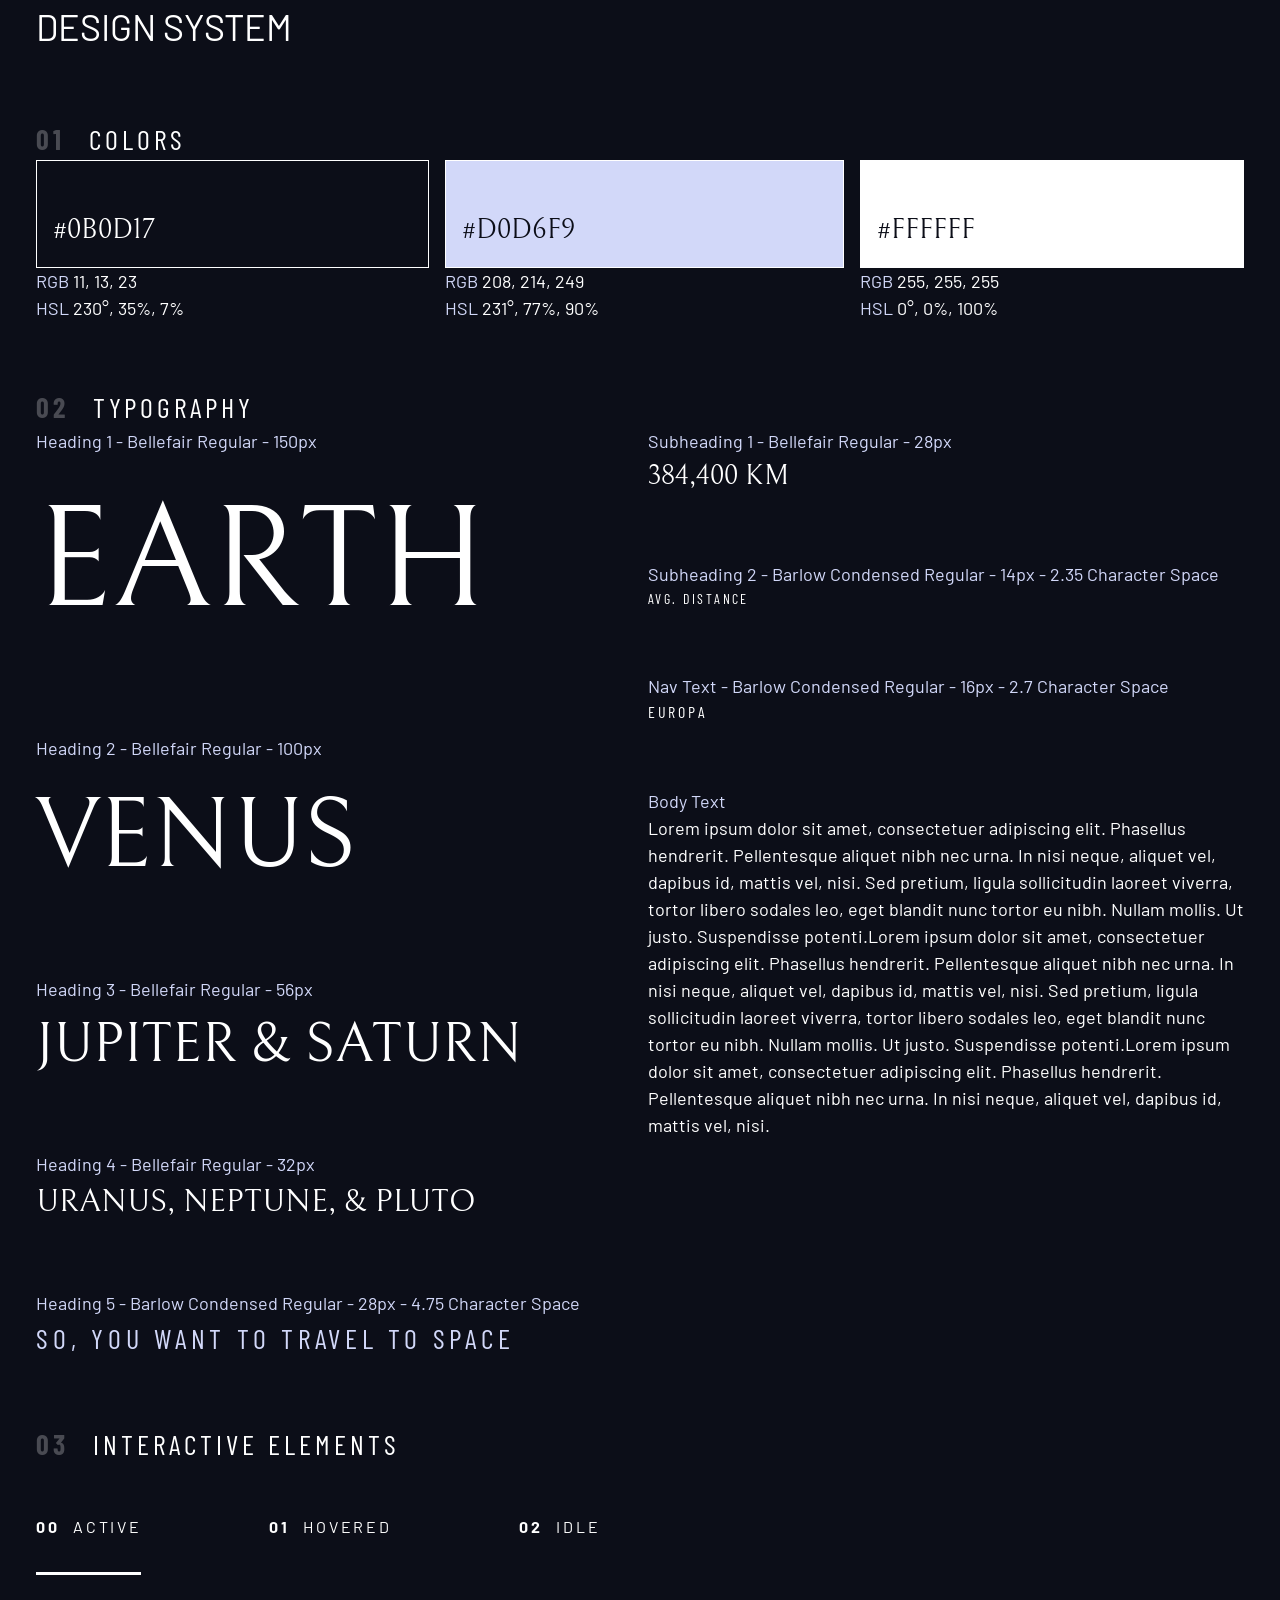
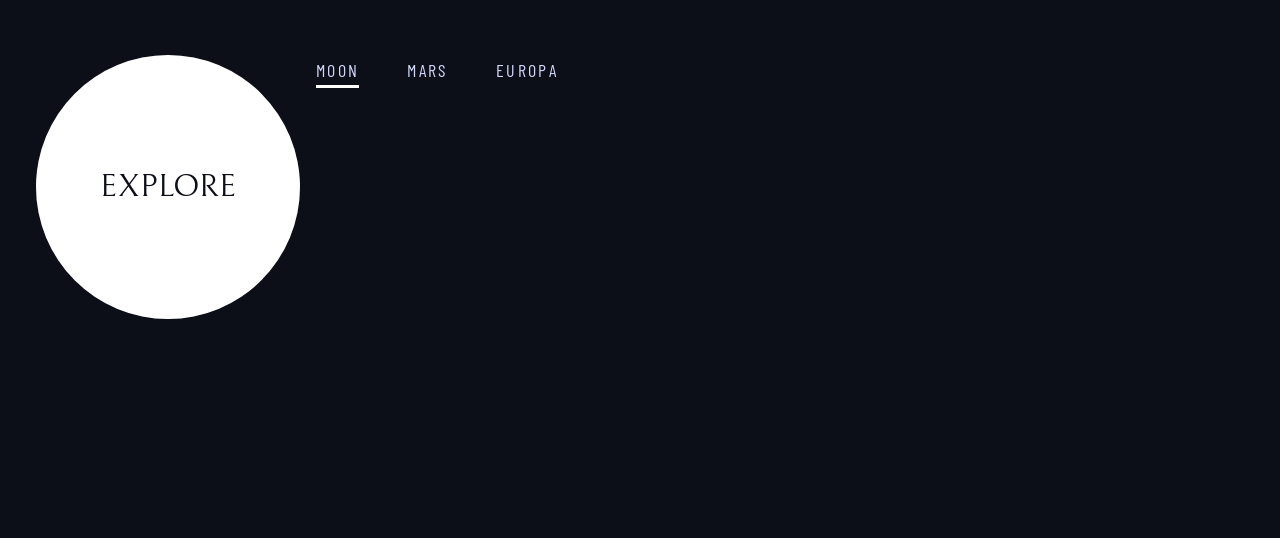
==== starter-code/design-system.html @ 902cb6f9 "almost done with design system" ====
<html>

<head>
    <title>Design system</title>

    <!-- Google fonts -->
    <link rel="preconnect" href="https://fonts.googleapis.com">
    <link rel="preconnect" href="https://fonts.gstatic.com" crossorigin>
    <link
        href="https://fonts.googleapis.com/css2?family=Barlow+Condensed:wght@400;700&family=Bellefair&family=Barlow:wght@400;700&display=swap"
        rel="stylesheet">

    <link rel="stylesheet" href="index.css">

    <style>

    </style>
</head>

<body>

    <div class="container">
        <h1 class="uppercase">Design system</h1>

        <section id="colors" style="margin: 4rem 0">
            <h2 class="numbered-title"><span>01</span> colors</h2>
            <div class="flex">
                <div style="flex-grow: 1;">
                    <div class="bg-dark text-white ff-serif fs-500"
                        style="padding: 3rem 1rem 1rem; border: 1px solid white">#0B0D17</div>
                    <p><span class="text-light">RGB</span> 11, 13, 23</p>
                    <p><span class="text-light">HSL</span> 230°, 35%, 7%</p>
                </div>
                <div style="flex-grow: 1;">
                    <div class="bg-light text-dark ff-serif fs-500"
                        style="padding: 3rem 1rem 1rem; border: 1px solid white">#D0D6F9</div>
                    <p><span class="text-light">RGB</span> 208, 214, 249</p>
                    <p><span class="text-light">HSL</span> 231°, 77%, 90%</p>
                </div>
                <div style="flex-grow: 1;">
                    <div class="bg-white text-dark ff-serif fs-500"
                        style="padding: 3rem 1rem 1rem; border: 1px solid white;">#FFFFFF</div>
                    <p><span class="text-light">RGB</span> 255, 255, 255</p>
                    <p><span class="text-light">HSL</span> 0°, 0%, 100%</p>
                </div>
            </div>
        </section>

        <section id="typography" style="margin: 4rem 0">
            <h2 class="numbered-title"><span>02 </span>Typography</h2>
            <div class="flex">
                <!-- flow select all the adjacent divs that have a sibling above it. Therefore it targets all div elements except for the first div element -->
                <div class="flow" style="flex-basis: 100%; --flow-space: 4rem;">
                    <div>
                        <p class="text-light">Heading 1 - Bellefair Regular - 150px</p>
                        <p class="fs-900 ff-serif uppercase">Earth</p>
                    </div>
                    <div>
                        <p class="text-light">Heading 2 - Bellefair Regular - 100px</p>
                        <p class="fs-800 ff-serif uppercase">Venus</p>
                    </div>
                    <div>
                        <p class="text-light">Heading 3 - Bellefair Regular - 56px</p>
                        <p class="fs-700 ff-serif uppercase">Jupiter & Saturn</p>
                    </div>
                    <div>
                        <p class="text-light">Heading 4 - Bellefair Regular - 32px</p>
                        <p class="fs-600 ff-serif uppercase">Uranus, Neptune, & Pluto</p>
                    </div>
                    <div>
                        <p class="text-light">Heading 5 - Barlow Condensed Regular - 28px - 4.75 Character Space</p>
                        <p class="text-light fs-500 ff-sans-cond uppercase letter-spacing-1">So, you want to travel to
                            space</p>
                    </div>

                </div>

                <div class="flow" style="flex-basis: 100%; 
                    --flow-space: 4rem;">
                    <div>
                        <p class="text-light">Subheading 1 - Bellefair Regular - 28px</p>
                        <p class="fs-500 ff-serif uppercase">384,400 km</p>
                    </div>
                    <div>
                        <p class="text-light">Subheading 2 - Barlow Condensed Regular - 14px - 2.35 Character Space</p>
                        <p class="fs-200 uppercase ff-sans-cond letter-spacing-3">Avg. Distance</p>
                    </div>
                    <div>
                        <p class="text-light">Nav Text - Barlow Condensed Regular - 16px - 2.7 Character Space</p>
                        <p class="fs-300 uppercase ff-sans-cond letter-spacing-2">Europa</p>
                    </div>
                    <div>
                        <p class="text-light">Body Text</p>
                        <p>Lorem ipsum dolor sit amet, consectetuer adipiscing elit. Phasellus hendrerit. Pellentesque
                            aliquet nibh nec urna. In nisi neque, aliquet vel, dapibus id, mattis vel, nisi. Sed
                            pretium, ligula sollicitudin laoreet viverra, tortor libero sodales leo, eget blandit nunc
                            tortor eu nibh. Nullam mollis. Ut justo. Suspendisse potenti.Lorem ipsum dolor sit amet,
                            consectetuer adipiscing elit. Phasellus hendrerit. Pellentesque aliquet nibh nec urna. In
                            nisi neque, aliquet vel, dapibus id, mattis vel, nisi. Sed pretium, ligula sollicitudin
                            laoreet viverra, tortor libero sodales leo, eget blandit nunc tortor eu nibh. Nullam mollis.
                            Ut justo. Suspendisse potenti.Lorem ipsum dolor sit amet, consectetuer adipiscing elit.
                            Phasellus hendrerit. Pellentesque aliquet nibh nec urna. In nisi neque, aliquet vel, dapibus
                            id, mattis vel, nisi. </p>
                    </div>
                </div>
            </div>
        </section>

        <section class="flow" id="interactive-elements">
            <h2 class="numbered-title"><span>03</span> Interactive elements</h2>

            <!-- navigation -->
            <div>
                <nav>
                    <ul class="primary-navigation flex underline-indicators">
                        <li class="active"><a class="text-white uppercase fs-300 letter-spacing-2"
                                href="#"><span>00</span> Active</a>
                        <li><a class="text-white uppercase fs-300 letter-spacing-2" href="#"><span>01</span> Hovered</a>
                        <li><a class="text-white uppercase fs-300 letter-spacing-2" href="#"><span>02</span> Idle</a>
                    </ul>
                </nav>
            </div>

            <div class="flex" style="margin-top: 5rem;">
                <div>
                    <!-- explore button -->
                    <a href="#" class="large-button uppercase ff-serif text-dark bg-white fs-600">Explore</a>
                </div>

                <div style="margin-bottom: 50vh;">
                    <!-- Tabs -->
                     <div class="flex tab-button underline-indicators">
                         <button class="active uppercase ff-sans-cond text-light letter-spacing-3 bg-dark">Moon</button>
                         <button class="uppercase ff-sans-cond text-light letter-spacing-3 bg-dark">Mars</button>
                         <button class="uppercase ff-sans-cond text-light letter-spacing-3 bg-dark">Europa</button>
                     </div>

                    <!-- Dots -->


                    <!-- Numbers -->
                </div>
            </div>

        </section>

    </div>

    <script src="index.pack.js"></script>
</body>

</html>
---- starter-code/index.css ----
/* ----------------------------------------------------- */
/* Customs colors */
/* ----------------------------------------------------- */

:root{
    --col-blue-900: 230 35% 7%;
    --col-white: 0 0% 100%;
    --col-blue-300: 231 77% 90%;
    /* starting with a base font weight of 400 - 16px, based on typography, we add more sizes */
    /* use rem font sizes to respect accessibility standardss */
    --fs-900: 9rem;
    --fs-800: 6.25rem;
    --fs-700: 3.5rem;
    --fs-600: 2rem;
    --fs-500: 1.75rem;
    --fs-400: 1.125rem; /* so this is 18px */
    --fs-300: 1rem;
    --fs-200: 0.875rem;

    /* font-families */
    /* copied from kevin powell */
    --ff-serif: "Bellefair", serif;
    --ff-sans-cond: "Barlow Condensed", sans-serif;
    --ff-sans-normal: "Barlow", sans-serif;

    --underline-width: 0.2rem solid;


}

/* ----------------------------------------------------- */
/* Reset */
/* ----------------------------------------------------- */

/* added some css resets from this blog - 
https://piccalil.li/blog/a-more-modern-css-reset/
*/

/* reset border, all pseudo elements */
*,
*::before,
*::after {
  box-sizing: border-box;
}

/* Reset margins for other elements */
body,
h1,
h2,
h3,
h4,
h5,
h6,
p,
figure,
picture {
  margin: 0;
  padding: 0;
}

h1,
h2,
h3,
h4,
h5,
h6, p{
    /* no bold is used in figma template so let's stick to default of 400 */
    font-weight: 400;
}

/* override default line height of 1.4 */
body {
  line-height: 1.5;
  min-height: 100vh; /* remove any issues with short pages */
  font-family: var(--ff-sans-normal); 
  font-size: var(--fs-400);
  color: hsl(var(--col-white));
  background-color: hsl(var(--col-blue-900));
}

/* Make images easier to work with */
img,
picture {
  max-width: 100%; /* follow size of parent container */
  display: block;
}

/* Inherit fonts for inputs and buttons */
input,
button,
textarea,
select {
  font-family: inherit;
  font-size: inherit;
}

/* for those who do not want animations due to accessibility issues */

/* from kevin powell */

@media (prefers-reduced-motion: reduce) {
  *,
  *::before,
  *::after {
    animation-duration: 0.01ms !important;
    animation-iteration-count: 1 !important;
    transition-duration: 0.01ms !important;
    scroll-behavior: auto !important;
  }
}

/* ----------------------------------------------------- */
/* Utility Classes */
/* ----------------------------------------------------- */

.flex {
  display: flex;
  gap: var(--gap, 1rem); /* default of 1 rem s*/
}

.grid {
  display: grid;
  gap: var(--gap, 1rem);
}

/* or *:not(:first-child) => anything that is not the first child */
/* supposedly makes it easier to add paddings all sibling containers except for the first one, allowing for consistent padding */
/* to deal with specificity issues => *:where(not(:first-child))  */
.flow > * + * {
    margin-top: var(--flow-space, 1rem);
    /* outline: 1px solid red; */
}

/* from what I read, containers or wrappers are utility classes used to center any and all content inside of a div */

.container {
    /* adds padding to the left and right, 0 for top and bottom */
    padding-inline: 2em; 
    margin-inline: auto;
    max-width: 80rem;
}

/* used for assitive technologies */
/* leaves it in the dom, for the screen reader */
.sr-only{
  position: absolute;
  width: 1px;
  height: 1px;
  padding: 0;
  margin: -1px;
  overflow: hidden;
  clip: rect(0, 0, 0, 0);
  white-space: nowrap; /* added line */
  border: 0;
}

/* colors */
/* utility classes for colors */

.bg-dark{background-color: hsl(var(--col-blue-900));}

.bg-light{background-color: hsl(var(--col-blue-300));}

.bg-white{background-color: hsl(var(--col-white));}

.text-dark{color: hsl(var(--col-blue-900));}

.text-light{color: hsl(var(--col-blue-300));}

.text-white{color: hsl(var(--col-white));}

/* typography */ 

.ff-serif{
    font-family: var(--ff-serif);
}

.ff-sans-cond{
    font-family: var(--ff-sans-cond);
}

.ff-sans-normal{
    font-family: var(--ff-sans-normal);
}

.letter-spacing-1 { letter-spacing: 4.75px; } 
.letter-spacing-2 { letter-spacing: 2.7px; } 
.letter-spacing-3 { letter-spacing: 2.35px; } 

.uppercase{text-transform: uppercase;}

.fs-900{font-size: var(--fs-900);}
.fs-800{font-size: var(--fs-800);}
.fs-700{font-size: var(--fs-700);}
.fs-600{font-size: var(--fs-600);}
.fs-500{font-size: var(--fs-500);}
.fs-400{font-size: var(--fs-400);}
.fs-300{font-size: var(--fs-300);}
.fs-200{font-size: var(--fs-200);}

/* utility class for numbered titles */

.numbered-title{
    text-transform: uppercase;
    font-family: var(--ff-sans-cond);
    letter-spacing: 4px;
    font-size: var(--fs-500);
}

.numbered-title span {
    color:hsl(var(--col-white)/0.25);
    /* em better as it scales relative to the parent container */
    margin-right: 0.5em;
    /* same as font weight 700 */
    font-weight: bold;
}

/* ----------------------------------------------------- */
/* Components */
/* ----------------------------------------------------- */

.large-button{
  position: relative;
  text-decoration: none;
  padding: 0 2em;
  display: grid;
  /* modern css to get a square */
  aspect-ratio: 1;
  /* center an item in the center */
  place-items: center;
  border-radius: 50%;
  z-index: 1;
}

/* Hover effect */
/* .large-button:hover {
  color: hsl(var(--col-blue-900) / 0.5);
  Increase the shadow and add a slight lift effect
  box-shadow: 0px 10px 20px rgba(0, 0, 0, 0.4);
  transform: translateY(-5px);
} */
 
.large-button::after{
  content: " ";
  position: absolute;
  background: hsl(var(--col-white)/0.15);
  width: 100%;
  height: 100%;
  border-radius: 50%;
  z-index: -1;
  transition: transform 500ms ease-in-out;
} 

/* the focus is to show the effect when the user tabs on to it */
.large-button:hover::after, .large-button:focus::after{
  transform: scale(1.5);
} 


/* styling navigation bar */

.primary-navigation{
  list-style: none;
  --gap: 8rem;
  margin: 0;
  padding: 0;
  --underline-gap: 2rem;
}

.primary-navigation a {
  text-decoration: none;
}

.primary-navigation  a > span {
  font-weight: bold;
  margin-right: 0.5em;
}

/* select all direct descendants of this class */
.underline-indicators > *{
  /* applies padding top and bottom */
  padding: var(--underline-gap, 1rem) 0; 
  border: 0;
  cursor: pointer;
  border-bottom: var(--underline-width) hsl(var(--col-white) / 0);
}

.underline-indicators > *:hover,
.underline-indicators > *:focus {
  /* applies padding top and bottom */
  border-bottom: var(--underline-width) hsl(var(--col-white) / 0.5);
}

.underline-indicators > .active {
  /* applies padding top and bottom */
  border-bottom: var(--underline-width) hsl(var(--col-white) / 1);
}

.tab-button{
  --gap: 3rem;
  --underline-gap: 0.25rem;
}
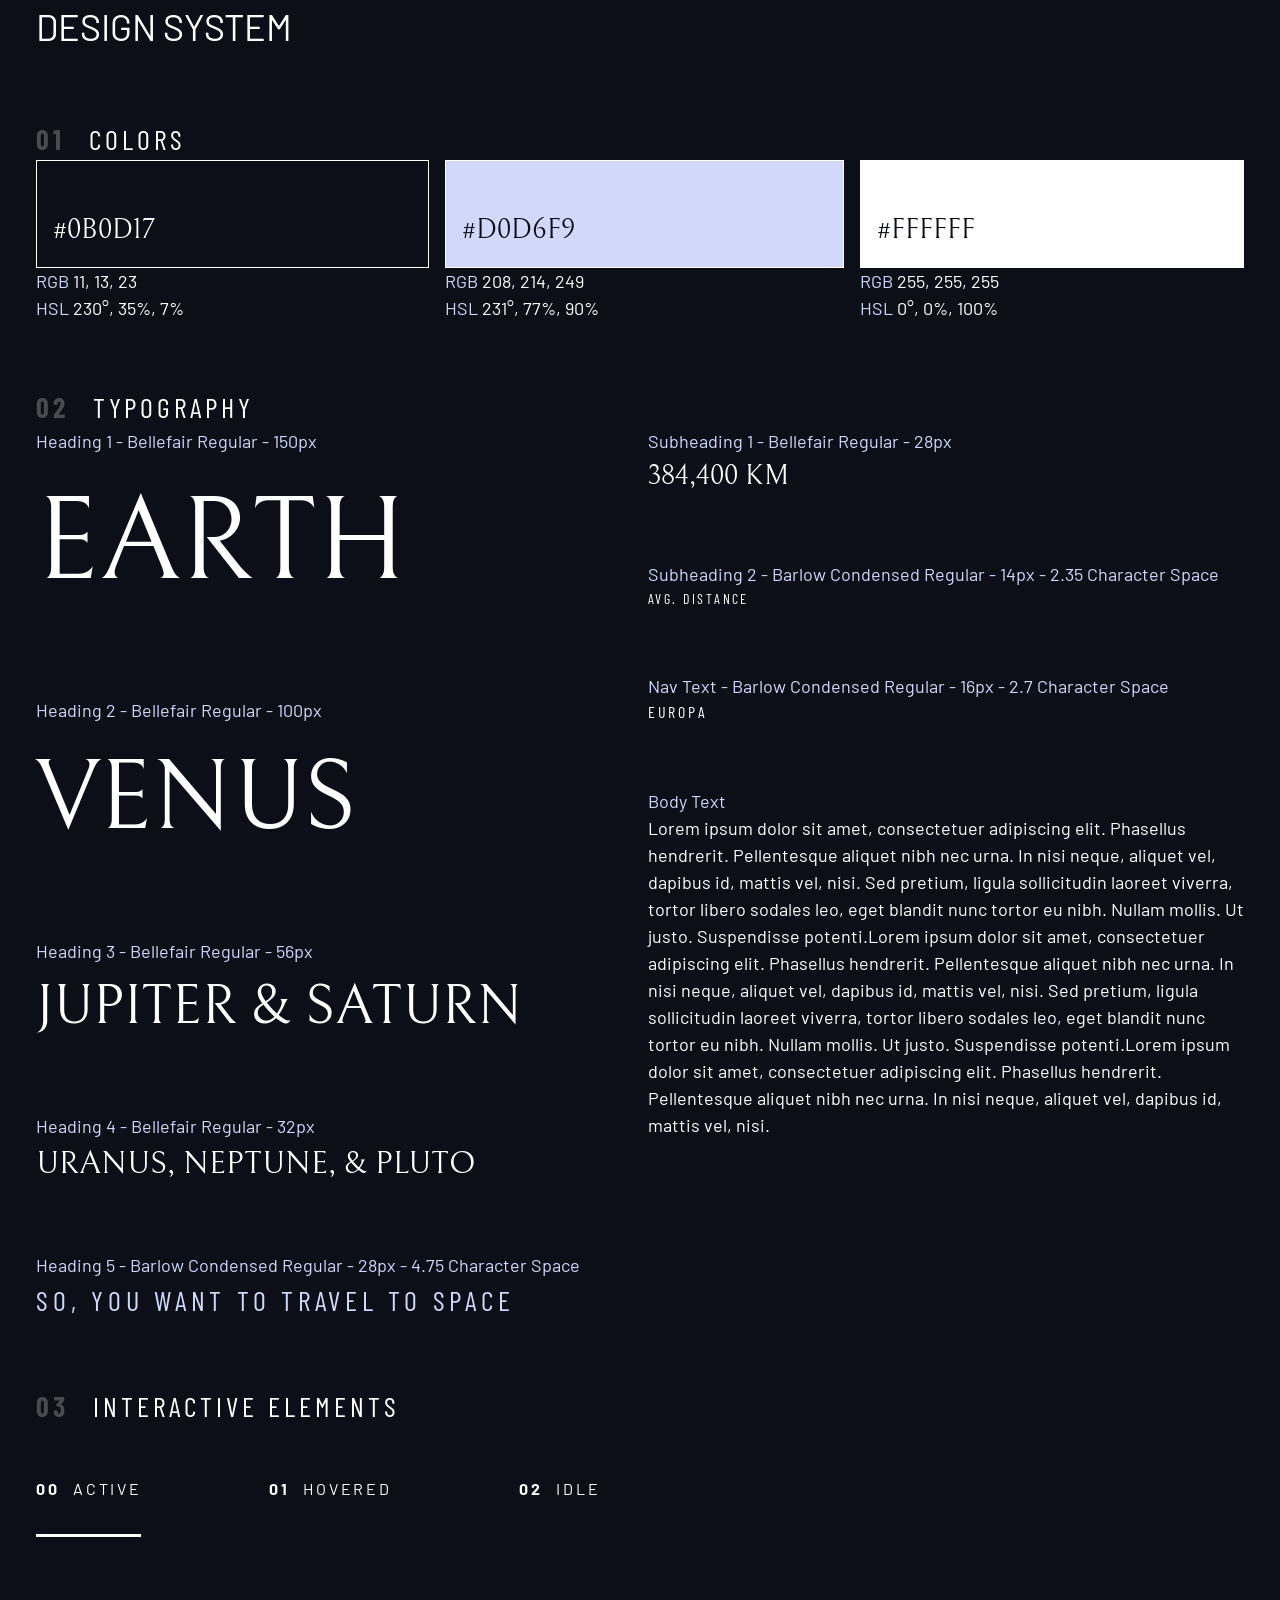
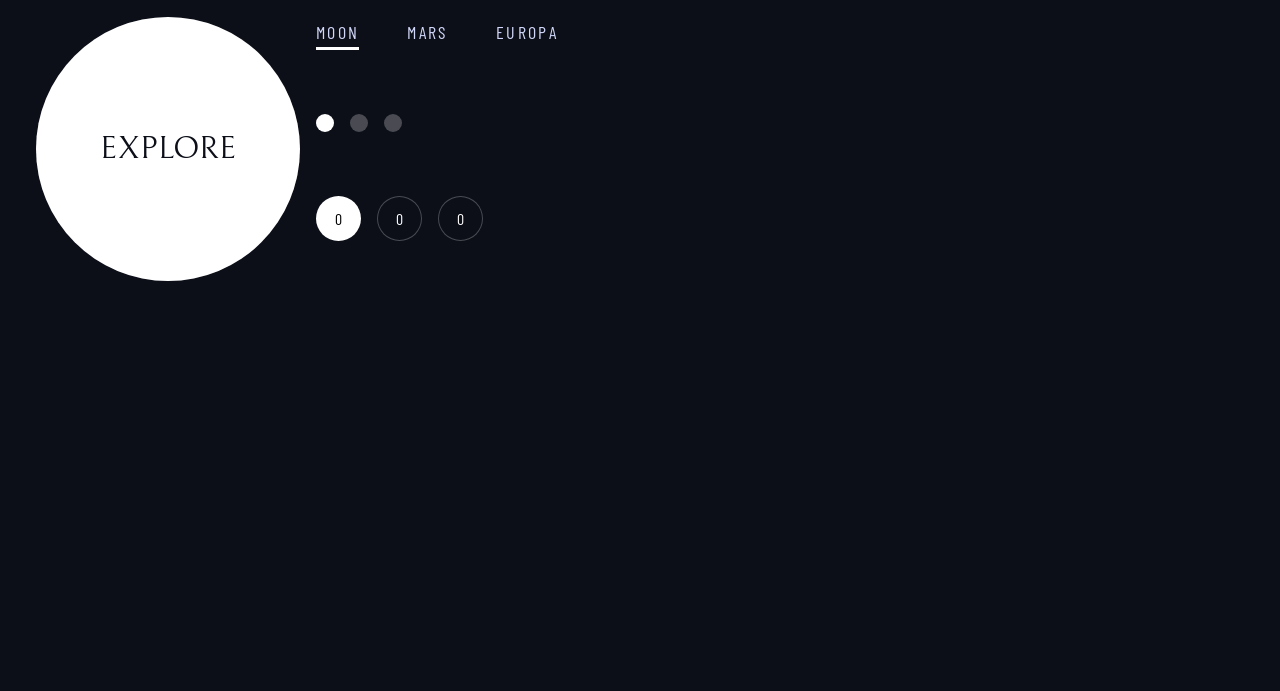
==== commit 46c2a9eb: "homepage stuff" ====
--- a/starter-code/design-system.html
+++ b/starter-code/design-system.html
@@ -127,18 +127,30 @@
                     <a href="#" class="large-button uppercase ff-serif text-dark bg-white fs-600">Explore</a>
                 </div>
 
-                <div style="margin-bottom: 50vh;">
+                <div class="flow" style="margin-bottom: 50vh; --flow-space:4rem">
                     <!-- Tabs -->
-                     <div class="flex tab-button underline-indicators">
-                         <button class="active uppercase ff-sans-cond text-light letter-spacing-3 bg-dark">Moon</button>
-                         <button class="uppercase ff-sans-cond text-light letter-spacing-3 bg-dark">Mars</button>
-                         <button class="uppercase ff-sans-cond text-light letter-spacing-3 bg-dark">Europa</button>
-                     </div>
+                    <div class="flex tab-button underline-indicators">
+                        <button aria-selected="true"
+                            class="uppercase ff-sans-cond text-light letter-spacing-3 bg-dark">Moon</button>
+                        <button aria-selected="false"
+                            class="uppercase ff-sans-cond text-light letter-spacing-3 bg-dark">Mars</button>
+                        <button aria-selected="false"
+                            class="uppercase ff-sans-cond text-light letter-spacing-3 bg-dark">Europa</button>
+                    </div>
 
                     <!-- Dots -->
-
+                    <div class="dot-indicators flex">
+                        <button aria-selected="true"><span class="sr-only">Slide Title</span></button>
+                        <button aria-selected="false"><span class="sr-only">Slide Title</span></button>
+                        <button aria-selected="false"><span class="sr-only">Slide Title</span></button>
+                    </div>
 
                     <!-- Numbers -->
+                    <div class="numbered-indicators flex ff-sans-cond fs-300">
+                        <button aria-selected="true">0</button>
+                        <button aria-selected="false">0</button>
+                        <button aria-selected="false">0</button>
+                    </div>
                 </div>
             </div>
 
--- a/starter-code/index.css
+++ b/starter-code/index.css
@@ -2,30 +2,61 @@
 /* Customs colors */
 /* ----------------------------------------------------- */
 
-:root{
-    --col-blue-900: 230 35% 7%;
-    --col-white: 0 0% 100%;
-    --col-blue-300: 231 77% 90%;
-    /* starting with a base font weight of 400 - 16px, based on typography, we add more sizes */
-    /* use rem font sizes to respect accessibility standardss */
-    --fs-900: 9rem;
+:root {
+  --col-blue-900: 230 35% 7%;
+  --col-white: 0 0% 100%;
+  --col-blue-300: 231 77% 90%;
+  /* starting with a base font weight of 400 - 16px, based on typography, we add more sizes */
+  /* use rem font sizes to respect accessibility standardss */
+  /* 144px */
+  /* --fs-900: 9rem;
+  --fs-800: 6.25rem;
+  --fs-700: 3.5rem; */
+  /* --fs-600: 2rem; */
+  /* // 28px */
+  /* --fs-500: 1.75rem; */
+  /* --fs-400: 1.125rem; so this is 18px */
+  /* --fs-300: 1rem;
+  --fs-200: 0.875rem; */
+
+  /* font-sizes */
+  /* clamp lets you set min, middle and max size */
+  --fs-900: clamp(5rem, 8vw + 1rem, 9.375rem);
+  --fs-800: 3.5rem;
+  --fs-700: 1.5rem;
+  --fs-600: 1rem;
+  --fs-500: 1.75rem;
+  --fs-400: 0.9375rem;
+  --fs-300: 1rem;
+  --fs-200: 0.875rem;
+
+  /* font-families */
+  /* copied from kevin powell */
+  --ff-serif: "Bellefair", serif;
+  --ff-sans-cond: "Barlow Condensed", sans-serif;
+  --ff-sans-normal: "Barlow", sans-serif;
+
+  --underline-width: 0.2rem solid;
+}
+
+/* tablet screen size */
+@media (min-width: 35rem) {
+  :root {
+    --fs-800: 5rem;
+    --fs-700: 2.5rem;
+    --fs-600: 1.5rem;
+    --fs-400: 1rem;
+  }
+}
+
+@media (min-width: 45rem) {
+  :root {
+    /* font-sizes */
     --fs-800: 6.25rem;
     --fs-700: 3.5rem;
     --fs-600: 2rem;
-    --fs-500: 1.75rem;
-    --fs-400: 1.125rem; /* so this is 18px */
-    --fs-300: 1rem;
-    --fs-200: 0.875rem;
-
-    /* font-families */
-    /* copied from kevin powell */
-    --ff-serif: "Bellefair", serif;
-    --ff-sans-cond: "Barlow Condensed", sans-serif;
-    --ff-sans-normal: "Barlow", sans-serif;
-
-    --underline-width: 0.2rem solid;
-
-
+    --fs-400: 1.125rem;
+  }
 }
 
 /* ----------------------------------------------------- */
@@ -63,19 +94,22 @@
 h3,
 h4,
 h5,
-h6, p{
-    /* no bold is used in figma template so let's stick to default of 400 */
-    font-weight: 400;
+h6,
+p {
+  /* no bold is used in figma template so let's stick to default of 400 */
+  font-weight: 400;
 }
 
 /* override default line height of 1.4 */
 body {
   line-height: 1.5;
   min-height: 100vh; /* remove any issues with short pages */
-  font-family: var(--ff-sans-normal); 
+  font-family: var(--ff-sans-normal);
   font-size: var(--fs-400);
   color: hsl(var(--col-white));
   background-color: hsl(var(--col-blue-900));
+  display: grid;
+  grid-template-rows: min-content 1fr;
 }
 
 /* Make images easier to work with */
@@ -111,7 +145,12 @@
 
 /* ----------------------------------------------------- */
 /* Utility Classes */
-/* ----------------------------------------------------- */
+/* One property and one property only - make it a utility class */
+/* ----------------------------------------------------- */
+
+.d-block{
+  display: block;
+}
 
 .flex {
   display: flex;
@@ -127,22 +166,65 @@
 /* supposedly makes it easier to add paddings all sibling containers except for the first one, allowing for consistent padding */
 /* to deal with specificity issues => *:where(not(:first-child))  */
 .flow > * + * {
-    margin-top: var(--flow-space, 1rem);
-    /* outline: 1px solid red; */
+  margin-top: var(--flow-space, 1rem);
+  /* outline: 1px solid red; */
 }
 
 /* from what I read, containers or wrappers are utility classes used to center any and all content inside of a div */
-
 .container {
-    /* adds padding to the left and right, 0 for top and bottom */
-    padding-inline: 2em; 
-    margin-inline: auto;
-    max-width: 80rem;
-}
+  /* adds padding to the left and right, 0 for top and bottom */
+  padding-inline: 2em;
+  margin-inline: auto;
+  max-width: 80rem;
+}
+
+.grid-container {
+  border: 5px solid green;
+  display: grid;
+  /* Use this if you struggle with issues */
+  /* grid-template-columns: minmax(2rem, 1fr) repeat(2, minmax(0, 30rem)) minmax(
+      2rem,
+      1fr
+    );
+  column-gap: var(--container-gap, 2rem); */
+  /* grid-template-columns: minmax(0px, 60rem) minmax(0px, 20rem); */
+}
+
+/* greater than tablet size */
+@media (min-width: 45rem) {
+  .grid-container {
+    column-gap: var(--container-gap, 2rem);
+    grid-template-columns: minmax(2rem, 1fr) repeat(2, minmax(0, 30rem)) minmax(
+        2rem,
+        1fr
+      );
+  }
+
+  .grid-container > *:first-child {
+    grid-column: 2;
+    outline: 1px solid red;
+  }
+
+  .grid-container > *:last-child {
+    grid-column: 3;
+    outline: 1px solid yellow;
+  }
+}
+
+/* first child that can be of any element  */
+/* .grid-container > *:first-child {
+  grid-column: 2;
+  outline: 2px solid red;
+}
+
+.grid-container > *:last-child {
+  grid-column: 3;
+  outline: 2px solid yellow;
+} */
 
 /* used for assitive technologies */
 /* leaves it in the dom, for the screen reader */
-.sr-only{
+.sr-only {
   position: absolute;
   width: 1px;
   height: 1px;
@@ -157,73 +239,109 @@
 /* colors */
 /* utility classes for colors */
 
-.bg-dark{background-color: hsl(var(--col-blue-900));}
-
-.bg-light{background-color: hsl(var(--col-blue-300));}
-
-.bg-white{background-color: hsl(var(--col-white));}
-
-.text-dark{color: hsl(var(--col-blue-900));}
-
-.text-light{color: hsl(var(--col-blue-300));}
-
-.text-white{color: hsl(var(--col-white));}
-
-/* typography */ 
-
-.ff-serif{
-    font-family: var(--ff-serif);
-}
-
-.ff-sans-cond{
-    font-family: var(--ff-sans-cond);
-}
-
-.ff-sans-normal{
-    font-family: var(--ff-sans-normal);
-}
-
-.letter-spacing-1 { letter-spacing: 4.75px; } 
-.letter-spacing-2 { letter-spacing: 2.7px; } 
-.letter-spacing-3 { letter-spacing: 2.35px; } 
-
-.uppercase{text-transform: uppercase;}
-
-.fs-900{font-size: var(--fs-900);}
-.fs-800{font-size: var(--fs-800);}
-.fs-700{font-size: var(--fs-700);}
-.fs-600{font-size: var(--fs-600);}
-.fs-500{font-size: var(--fs-500);}
-.fs-400{font-size: var(--fs-400);}
-.fs-300{font-size: var(--fs-300);}
-.fs-200{font-size: var(--fs-200);}
+.bg-dark {
+  background-color: hsl(var(--col-blue-900));
+}
+
+.bg-light {
+  background-color: hsl(var(--col-blue-300));
+}
+
+.bg-white {
+  background-color: hsl(var(--col-white));
+}
+
+.text-dark {
+  color: hsl(var(--col-blue-900));
+}
+
+.text-light {
+  color: hsl(var(--col-blue-300));
+}
+
+.text-white {
+  color: hsl(var(--col-white));
+}
+
+/* typography */
+
+.ff-serif {
+  font-family: var(--ff-serif);
+}
+
+.ff-sans-cond {
+  font-family: var(--ff-sans-cond);
+}
+
+.ff-sans-normal {
+  font-family: var(--ff-sans-normal);
+}
+
+.letter-spacing-1 {
+  letter-spacing: 4.75px;
+}
+.letter-spacing-2 {
+  letter-spacing: 2.7px;
+}
+.letter-spacing-3 {
+  letter-spacing: 2.35px;
+}
+
+.uppercase {
+  text-transform: uppercase;
+}
+
+.fs-900 {
+  font-size: var(--fs-900);
+}
+.fs-800 {
+  font-size: var(--fs-800);
+}
+.fs-700 {
+  font-size: var(--fs-700);
+}
+.fs-600 {
+  font-size: var(--fs-600);
+}
+.fs-500 {
+  font-size: var(--fs-500);
+}
+.fs-400 {
+  font-size: var(--fs-400);
+}
+.fs-300 {
+  font-size: var(--fs-300);
+}
+.fs-200 {
+  font-size: var(--fs-200);
+}
 
 /* utility class for numbered titles */
 
-.numbered-title{
-    text-transform: uppercase;
-    font-family: var(--ff-sans-cond);
-    letter-spacing: 4px;
-    font-size: var(--fs-500);
+.numbered-title {
+  text-transform: uppercase;
+  font-family: var(--ff-sans-cond);
+  letter-spacing: 4px;
+  font-size: var(--fs-500);
 }
 
 .numbered-title span {
-    color:hsl(var(--col-white)/0.25);
-    /* em better as it scales relative to the parent container */
-    margin-right: 0.5em;
-    /* same as font weight 700 */
-    font-weight: bold;
+  color: hsl(var(--col-white) / 0.25);
+  /* em better as it scales relative to the parent container */
+  margin-right: 0.5em;
+  /* same as font weight 700 */
+  font-weight: bold;
 }
 
 /* ----------------------------------------------------- */
 /* Components */
 /* ----------------------------------------------------- */
 
-.large-button{
+.large-button {
   position: relative;
   text-decoration: none;
   padding: 0 2em;
-  display: grid;
+  display: inline-grid;
   /* modern css to get a square */
   aspect-ratio: 1;
   /* center an item in the center */
@@ -239,27 +357,27 @@
   box-shadow: 0px 10px 20px rgba(0, 0, 0, 0.4);
   transform: translateY(-5px);
 } */
- 
-.large-button::after{
+
+.large-button::after {
   content: " ";
   position: absolute;
-  background: hsl(var(--col-white)/0.15);
+  background: hsl(var(--col-white) / 0.15);
   width: 100%;
   height: 100%;
   border-radius: 50%;
   z-index: -1;
   transition: transform 500ms ease-in-out;
-} 
+}
 
 /* the focus is to show the effect when the user tabs on to it */
-.large-button:hover::after, .large-button:focus::after{
+.large-button:hover::after,
+.large-button:focus::after {
   transform: scale(1.5);
-} 
-
+}
 
 /* styling navigation bar */
 
-.primary-navigation{
+.primary-navigation {
   list-style: none;
   --gap: 8rem;
   margin: 0;
@@ -271,15 +389,15 @@
   text-decoration: none;
 }
 
-.primary-navigation  a > span {
+.primary-navigation a > span {
   font-weight: bold;
   margin-right: 0.5em;
 }
 
 /* select all direct descendants of this class */
-.underline-indicators > *{
+.underline-indicators > * {
   /* applies padding top and bottom */
-  padding: var(--underline-gap, 1rem) 0; 
+  padding: var(--underline-gap, 1rem) 0;
   border: 0;
   cursor: pointer;
   border-bottom: var(--underline-width) hsl(var(--col-white) / 0);
@@ -291,12 +409,58 @@
   border-bottom: var(--underline-width) hsl(var(--col-white) / 0.5);
 }
 
-.underline-indicators > .active {
+.underline-indicators > .active,
+.underline-indicators > [aria-selected="true"] {
   /* applies padding top and bottom */
   border-bottom: var(--underline-width) hsl(var(--col-white) / 1);
 }
 
-.tab-button{
+.tab-button {
   --gap: 3rem;
   --underline-gap: 0.25rem;
-}+}
+
+.dot-indicators > * {
+  /* width: 15px;
+  height: 15px;
+  border-radius: 50%; */
+  /* more effective way to create circles are as follows */
+  aspect-ratio: 1;
+  padding: 0.5em;
+  border-radius: 50%;
+
+  border: none;
+  cursor: pointer;
+  background-color: hsl(var(--col-white) / 0.25);
+}
+
+.dot-indicators > *:hover,
+.dot-indicators > *:focus {
+  background-color: hsl(var(--col-white) / 0.5);
+}
+
+.dot-indicators > *[aria-selected="true"] {
+  background-color: hsl(var(--col-white) / 1);
+}
+
+.numbered-indicators > * {
+  width: 45px;
+  height: 45px;
+  border-radius: 50%;
+  border: 1px solid hsl(var(--col-white) / 0.25);
+  text-align: center;
+  cursor: pointer;
+  color: white;
+  background-color: hsl(var(--col-blue-900));
+  /* font-family: var(--ff-sans-cond); */
+}
+
+.numbered-indicators > *:hover,
+.numbered-indicators > *:focus {
+  border: 1px solid hsl(var(--col-white) / 0.75);
+}
+
+.numbered-indicators > *[aria-selected="true"] {
+  background-color: hsl(var(--col-white) / 1);
+  color: black;
+}
